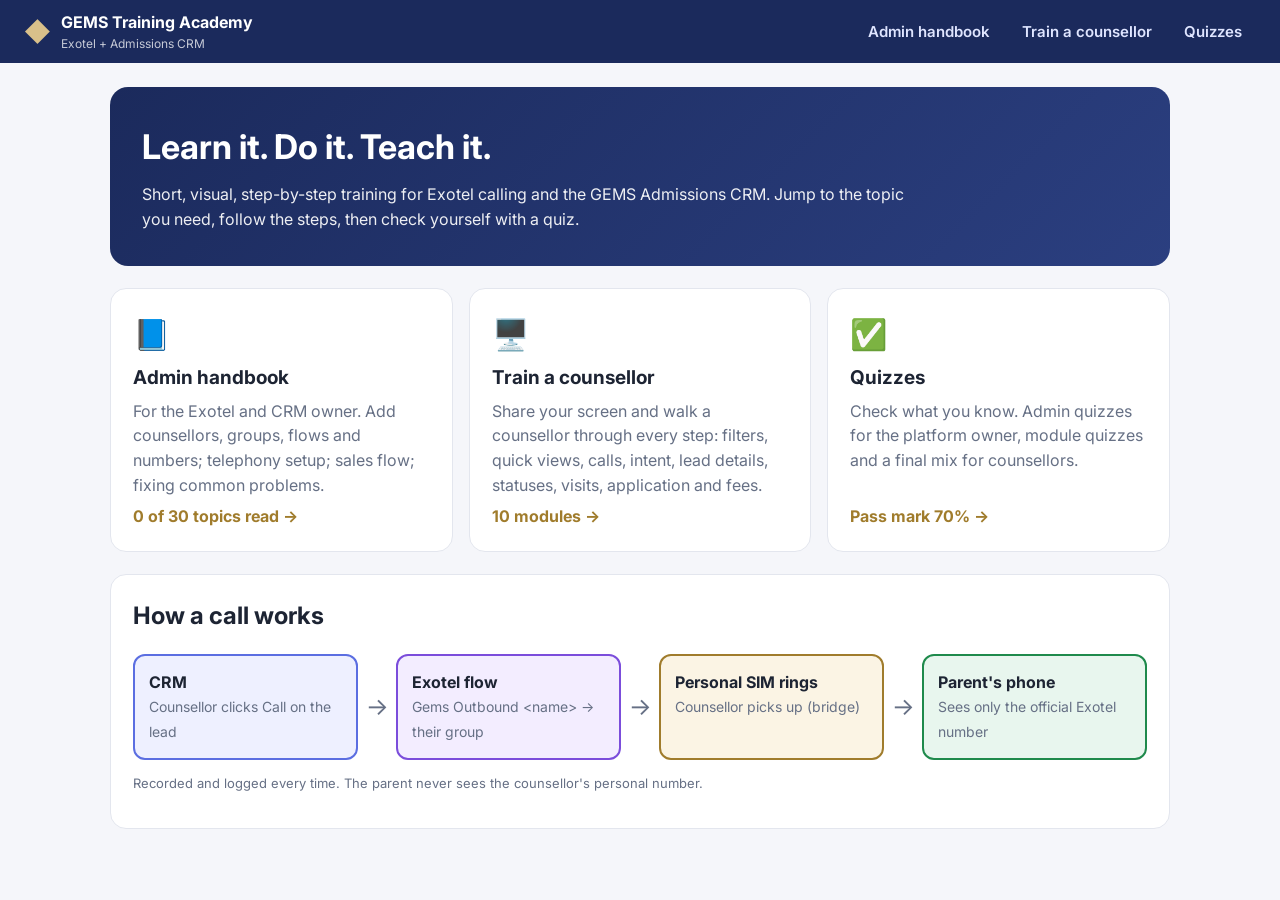
==== index.html @ 5497aa55 "Narrated recordings for every admin handbook topic; call-log clip re-recorded with blur Co-Authored-" ====
<!doctype html>
<html lang="en">
<head>
  <meta charset="utf-8">
  <meta name="viewport" content="width=device-width, initial-scale=1">
  <title>GEMS Training Academy</title>
  <meta name="description" content="Step-by-step training for Exotel and the GEMS Admissions CRM: admin handbook, counsellor training and quizzes.">
  <meta name="robots" content="noindex">
  <link rel="icon" href="data:image/svg+xml,%3Csvg xmlns='http://www.w3.org/2000/svg' viewBox='0 0 64 64'%3E%3Crect width='64' height='64' rx='14' fill='%231b2a5c'/%3E%3Cpath d='M32 12l16 9v22l-16 9-16-9V21z' fill='none' stroke='%23d9c08a' stroke-width='4'/%3E%3C/svg%3E">
  <link rel="preconnect" href="https://fonts.googleapis.com">
  <link rel="preconnect" href="https://fonts.gstatic.com" crossorigin>
  <link href="https://fonts.googleapis.com/css2?family=Inter:wght@400;500;600;700;800&display=swap" rel="stylesheet">
  <link rel="stylesheet" href="assets/css/style.css?v=4">
</head>
<body>
  <div id="app"><p style="padding:40px;font-family:sans-serif">Loading…</p></div>
  <noscript><p style="padding:40px">Please turn on JavaScript.</p></noscript>
  <script src="assets/js/config.js?v=4"></script>
  <script src="assets/js/content.js?v=4"></script>
  <script src="assets/js/content-extra.js?v=4"></script>
  <script src="assets/js/admin.js?v=4"></script>
  <script src="assets/js/videos.js?v=4"></script>
  <script src="assets/js/academy.js?v=4"></script>
</body>
</html>
---- assets/css/style.css ----
:root{--navy:#1b2a5c;--navy2:#2b3f80;--gold:#a07c2c;--gold2:#d9c08a;--bg:#f5f6fa;--card:#fff;--ink:#1d2433;--muted:#667085;--line:#e3e6ee;--ok:#1f8a4c;--okbg:#e8f6ee;--bad:#c0392b;--badbg:#fdecea;--warnbg:#fff6e5;--info:#eef2ff}
*{box-sizing:border-box}
body{margin:0;background:var(--bg);color:var(--ink);font:16px/1.55 Inter,system-ui,sans-serif}
a{color:var(--navy2)}
.top{position:sticky;top:0;z-index:20;display:flex;align-items:center;justify-content:space-between;gap:16px;flex-wrap:wrap;padding:10px 24px;background:var(--navy);color:#fff}
.brand{display:flex;gap:10px;align-items:center;color:#fff;text-decoration:none}
.brand .logo{font-size:26px;color:var(--gold2)}
.brand small{display:block;font-size:12px;opacity:.75}
.tabs{display:flex;gap:4px;flex-wrap:wrap}
.tabs a{color:#dfe5ff;text-decoration:none;padding:8px 14px;border-radius:999px;font-weight:600;font-size:15px}
.tabs a.on,.tabs a:hover{background:#fff;color:var(--navy)}
main{max-width:1100px;margin:0 auto;padding:24px 20px 60px}
main.wide{max-width:1400px}
.hero{background:linear-gradient(135deg,var(--navy),var(--navy2));color:#fff;border-radius:18px;padding:34px 32px;margin-bottom:22px}
.hero h1{margin:0 0 8px;font-size:34px}
.hero.small h1{font-size:26px}
.hero p{margin:0;max-width:780px;opacity:.92}
.hero kbd{background:#fff2;border-radius:4px;padding:0 6px}
.cards3{display:grid;grid-template-columns:repeat(auto-fit,minmax(260px,1fr));gap:16px;margin-bottom:22px}
.big{display:flex;flex-direction:column;gap:6px;background:var(--card);border:1px solid var(--line);border-radius:16px;padding:22px;text-decoration:none;color:var(--ink);transition:.15s}
.big:hover{border-color:var(--gold);transform:translateY(-2px);box-shadow:0 8px 20px #1b2a5c18}
.big .ic{font-size:30px}.big b{font-size:19px}.big span{color:var(--muted)}.big em{font-style:normal;color:var(--gold);font-weight:700;margin-top:auto}
.panel{background:var(--card);border:1px solid var(--line);border-radius:16px;padding:22px}
.panel h2{margin-top:0}
.muted{color:var(--muted)}.small{font-size:13px}
.k{font-weight:700;font-size:13px;text-transform:uppercase;letter-spacing:.04em;color:var(--gold);margin:0 0 8px}
.btn{display:inline-flex;align-items:center;gap:6px;background:var(--navy);color:#fff;border:0;border-radius:10px;padding:10px 18px;font:600 15px Inter,sans-serif;text-decoration:none;cursor:pointer}
.btn:hover{background:var(--navy2)}.btn:disabled{opacity:.45;cursor:default}
.btn.ghost{background:#fff;color:var(--navy);border:1px solid var(--line)}
.btn.ghost:hover{border-color:var(--navy)}
/* flow map */
.flowmap{display:flex;align-items:stretch;gap:8px;flex-wrap:wrap;margin:10px 0}
.flowmap .node{flex:1 1 170px;border-radius:12px;padding:14px;border:2px solid}
.flowmap .node b{display:block}.flowmap .node span{font-size:14px;color:var(--muted)}
.node.crm{border-color:#5b6ee1;background:#eef0ff}.node.exo{border-color:#7b4ddb;background:#f3edff}.node.sim{border-color:var(--gold);background:#fbf4e4}.node.parent{border-color:var(--ok);background:var(--okbg)}
.arr{align-self:center;font-size:24px;color:var(--muted)}
/* handbook */
.hb{display:grid;grid-template-columns:280px 1fr;gap:22px;align-items:start}
.side{position:sticky;top:76px;max-height:calc(100vh - 96px);overflow:auto;background:var(--card);border:1px solid var(--line);border-radius:14px;padding:12px}
.search{width:100%;padding:9px 12px;border:1px solid var(--line);border-radius:9px;font:inherit;margin-bottom:8px}
.navsec p{margin:12px 6px 4px;font-size:12px;font-weight:800;text-transform:uppercase;letter-spacing:.05em;color:var(--gold)}
.navsec a{display:block;padding:6px 10px;border-radius:8px;text-decoration:none;color:var(--ink);font-size:14px}
.navsec a:hover{background:var(--bg)}
.navsec a.cur{background:var(--navy);color:#fff}
.navsec a.read::after{content:" ✓";color:var(--ok);font-weight:700}
.navsec a.cur.read::after{color:var(--gold2)}
.topic{background:var(--card);border:1px solid var(--line);border-radius:16px;padding:28px 30px}
.crumb{margin:0;color:var(--muted);font-size:13px;font-weight:600}
.topic h1,.present h1{margin:4px 0 6px;font-size:28px;color:var(--navy)}
.lead{font-size:18px;color:#3a4256;margin:0 0 16px}
.steps{counter-reset:s;list-style:none;padding:0;margin:16px 0}
.steps li{counter-increment:s;position:relative;padding:10px 12px 10px 52px;margin-bottom:8px;background:var(--bg);border-radius:10px}
.steps li::before{content:counter(s);position:absolute;left:12px;top:9px;width:28px;height:28px;border-radius:50%;background:var(--navy);color:#fff;font-weight:700;display:grid;place-items:center;font-size:14px}
.steps.big li{font-size:18px;padding:12px 14px 12px 56px}
.note{border-radius:10px;padding:12px 14px;margin:10px 0}
.note b{display:block;font-size:13px;text-transform:uppercase;letter-spacing:.04em;margin-bottom:2px}
.note.good{background:var(--okbg);border-left:4px solid var(--ok)}.note.good b{color:var(--ok)}
.note.warn{background:var(--warnbg);border-left:4px solid #e0a100}.note.warn b{color:#a06a00}
figure{margin:12px 0}
.shot img{width:100%;border-radius:12px;border:1px solid var(--line);cursor:zoom-in;display:block}
figcaption{font-size:14px;color:var(--muted);margin-top:6px}
.media video{width:100%;border-radius:12px;background:#000;display:block}
.vctl{display:flex;gap:6px;margin-top:6px;flex-wrap:wrap}.vctl .btn{padding:6px 12px;font-size:13px}
.pager{display:flex;justify-content:space-between;align-items:center;gap:10px;margin-top:22px;flex-wrap:wrap}
.pager.center{justify-content:center}
.tick{font-size:14px;color:var(--muted);display:flex;gap:6px;align-items:center;cursor:pointer}
.chips6{display:grid;grid-template-columns:repeat(auto-fit,minmax(130px,1fr));gap:8px;list-style:none;padding:0;margin:10px 0}
.chips6 li{background:var(--navy);color:#fff;border-radius:10px;padding:10px;font-weight:600;font-size:14px;display:flex;gap:8px;align-items:center}
.chips6 span{background:var(--gold2);color:var(--navy);border-radius:50%;width:24px;height:24px;display:grid;place-items:center;font-size:13px;flex:none}
.journey{margin:10px 0}.journey ol{display:flex;flex-wrap:wrap;gap:6px;list-style:none;padding:0;margin:0}
.journey li{padding:8px 14px;border-radius:999px;font-weight:600;font-size:14px;position:relative}
.journey.enq li{background:#eef0ff;color:#2b3a9a}.journey.appl li{background:#fbf4e4;color:#7a5a12}.journey.fee li{background:var(--okbg);color:var(--ok)}
.journey li:not(:last-child)::after{content:"→";margin-left:10px;color:var(--muted)}
.startapp{font-weight:700;color:var(--navy);margin:6px 0 6px 8px}
.tbl{overflow-x:auto;margin:12px 0}
table{border-collapse:collapse;width:100%;font-size:15px}
th{text-align:left;background:var(--navy);color:#fff;padding:9px 12px}
td{padding:9px 12px;border-bottom:1px solid var(--line);vertical-align:top}
tr:nth-child(even) td{background:#fafbfd}
.faq details{border:1px solid var(--line);border-radius:10px;padding:10px 14px;margin-bottom:8px;background:#fff}
.faq summary{font-weight:700;cursor:pointer}
.faq p{margin:8px 0 0}
.tmpl{position:relative;margin:12px 0}
.tmpl pre{background:#0f1730;color:#e6e9f5;border-radius:12px;padding:16px;white-space:pre-wrap;font-size:14px}
.tmpl .copy{position:absolute;top:10px;right:10px;padding:6px 12px;font-size:13px}
.walkins .grid{display:grid;grid-template-columns:repeat(auto-fill,minmax(170px,1fr));gap:8px}
.campus{display:flex;flex-direction:column;padding:10px 12px;border-radius:10px;color:#fff;text-decoration:none;font-weight:600}
.campus small{opacity:.8;font-weight:500}.campus.gms{background:#751e2e}.campus.gse{background:#1b2a5c}.campus.gma{background:#a07c2c}
.reasons{display:grid;grid-template-columns:1fr 1fr;gap:12px}.reasons ul{margin:0;padding-left:18px}.k.junk{color:var(--bad)}.k.lost{color:#7a5a12}
/* modules */
.sec{color:var(--navy);margin:26px 0 10px}
.mods{display:grid;grid-template-columns:repeat(auto-fill,minmax(320px,1fr));gap:12px}
.mod{display:flex;gap:14px;background:var(--card);border:1px solid var(--line);border-radius:14px;padding:16px;text-decoration:none;color:var(--ink)}
.mod:hover{border-color:var(--gold)}
.mod .num{flex:none;width:40px;height:40px;border-radius:12px;background:var(--navy);color:var(--gold2);display:grid;place-items:center;font-weight:800;font-size:18px}
.mod .body{display:flex;flex-direction:column;gap:3px}.mod .body span{color:var(--muted);font-size:14px}.mod small{color:var(--muted)}
.ok{color:var(--ok);font-weight:700}.no{color:var(--bad);font-weight:700}
/* presenter */
.present{background:var(--card);border:1px solid var(--line);border-radius:16px;padding:20px 28px 28px}
.pbar{display:flex;align-items:center;gap:14px;flex-wrap:wrap;border-bottom:1px solid var(--line);padding-bottom:12px;margin-bottom:14px}
.ptitle{font-weight:700;color:var(--navy);flex:1}
.dots{display:flex;gap:4px}
.dot{width:28px;height:28px;border-radius:50%;display:grid;place-items:center;font-size:12px;font-weight:700;background:var(--bg);color:var(--muted);text-decoration:none}
.dot.done{background:var(--okbg);color:var(--ok)}.dot.cur{background:var(--navy);color:#fff}
.present h1{font-size:32px}.present .lead{font-size:20px}
.pgrid{display:grid;grid-template-columns:1.25fr 1fr;gap:26px;align-items:start}
.pgrid.nomedia{grid-template-columns:1fr}.pgrid.nomedia>div:first-child:empty{display:none}
.ask{margin-top:18px;background:var(--info);border-radius:14px;padding:18px 20px}
/* question */
.q{font-size:19px;font-weight:700;margin:0 0 12px}
.opts{display:grid;gap:8px}
.opt{display:flex;gap:10px;align-items:center;background:#fff;border:2px solid var(--line);border-radius:10px;padding:10px 14px;cursor:pointer;font-size:16px}
.opt:hover{border-color:var(--navy2)}
.opt.right{border-color:var(--ok);background:var(--okbg)}.opt.wrong{border-color:var(--bad);background:var(--badbg)}
.order{list-style:none;padding:0;margin:0;display:grid;gap:6px;counter-reset:o}
.order li{counter-increment:o;display:flex;gap:8px;align-items:center;background:#fff;border:2px solid var(--line);border-radius:10px;padding:8px 10px}
.order li::before{content:counter(o);font-weight:800;color:var(--gold);width:20px}
.order li span{flex:1}
.mv{border:1px solid var(--line);background:#fff;border-radius:6px;cursor:pointer;padding:2px 8px}
.num{display:flex;gap:8px;align-items:center}.num input{font:inherit;padding:10px;border:2px solid var(--line);border-radius:10px;width:220px}
.hot{position:relative;display:inline-block;max-width:100%;cursor:crosshair}.hot img{max-width:100%;display:block;border-radius:10px}
.hot .mark{position:absolute;width:22px;height:22px;margin:-11px 0 0 -11px;border-radius:50%;background:#e63946;border:3px solid #fff;box-shadow:0 0 0 2px #e63946}
.hot .zone{position:absolute;border:3px solid var(--ok);border-radius:8px;background:#1f8a4c22}
.qact{display:flex;gap:8px;margin-top:12px;flex-wrap:wrap}
.fb{margin-top:12px;border-radius:10px;padding:12px 14px}
.fb.ok{background:var(--okbg)}.fb.bad{background:var(--badbg)}.fb.info{background:#fff;border:1px solid var(--line)}
.quiz{max-width:820px;margin:0 auto}.quiz .card{background:var(--card);border:1px solid var(--line);border-radius:16px;padding:24px}
.bar{height:8px;background:var(--line);border-radius:99px;margin:8px 0 14px;overflow:hidden}.bar span{display:block;height:100%;background:var(--gold)}
.result{text-align:center;background:var(--card);border:1px solid var(--line);border-radius:16px;padding:40px}
.result .big{font-size:64px;font-weight:800;border:0;padding:0;display:block}
.result.pass .big{color:var(--ok)}.result.fail .big{color:var(--bad)}
.zoom{position:fixed;inset:0;background:#000d;z-index:50;display:grid;place-items:center;padding:20px;cursor:zoom-out}.zoom img{max-width:100%;max-height:100%;border-radius:8px}
:fullscreen .top{display:none}
:fullscreen main{max-width:none;padding:12px}
@media (max-width:860px){.hb{grid-template-columns:1fr}.side{position:static;max-height:none}.pgrid{grid-template-columns:1fr}.hero h1{font-size:26px}.topic{padding:20px}.present{padding:16px}.reasons{grid-template-columns:1fr}.top{padding:10px 14px}main{padding:16px}}
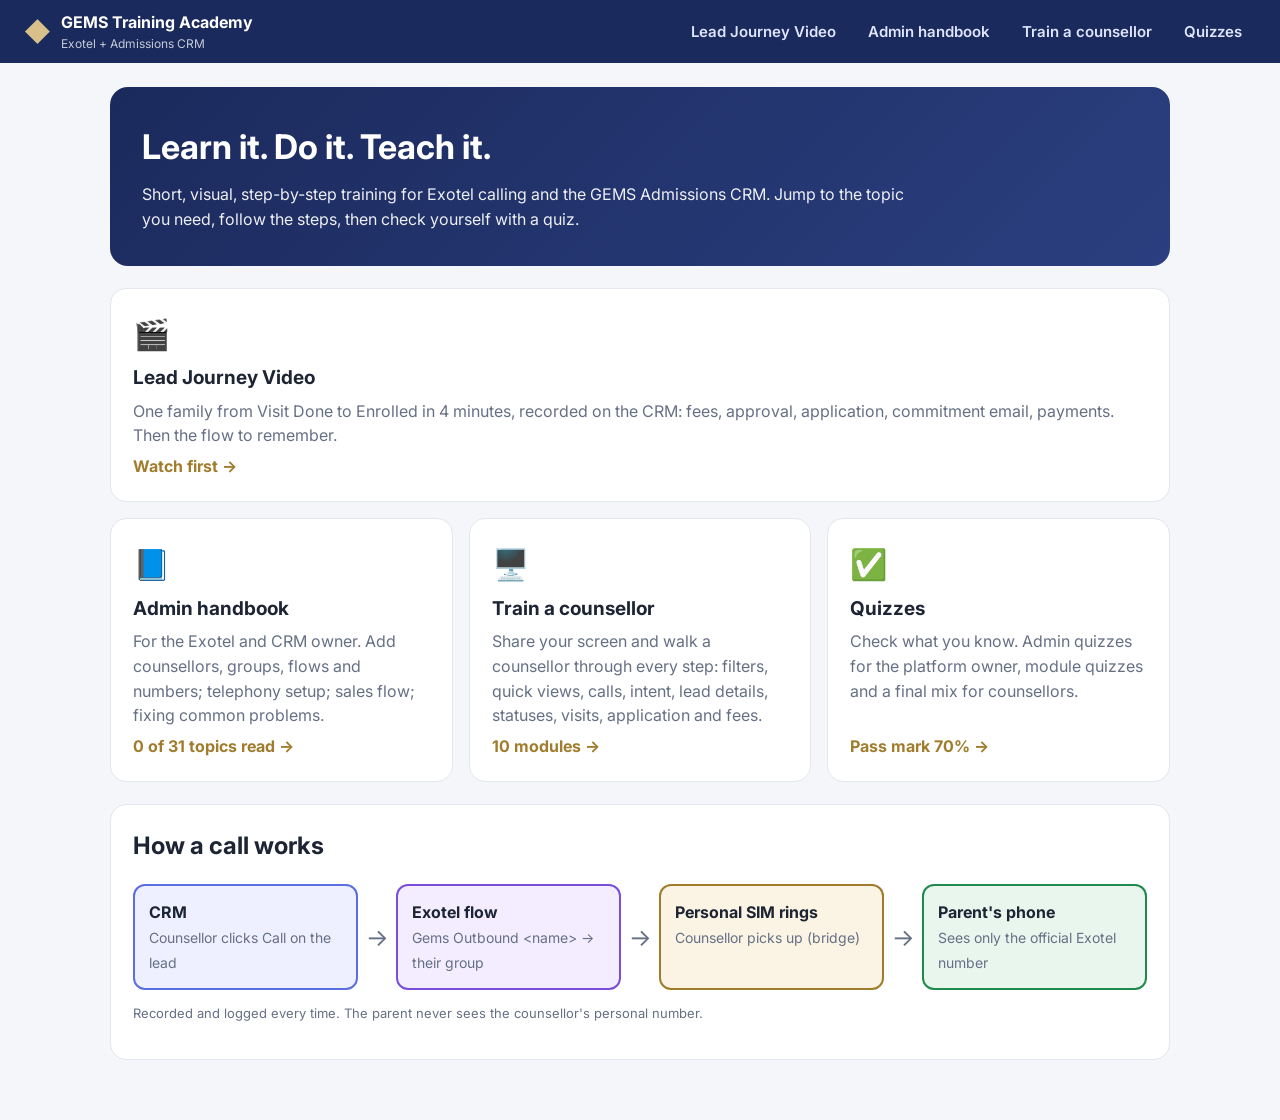
==== commit ddb7b7dd: "Lead Journey Video tab, discount approval lessons and fixes from the 12 Nov CRM meeting - New tab: 4" ====
--- a/index.html
+++ b/index.html
@@ -10,16 +10,17 @@
   <link rel="preconnect" href="https://fonts.googleapis.com">
   <link rel="preconnect" href="https://fonts.gstatic.com" crossorigin>
   <link href="https://fonts.googleapis.com/css2?family=Inter:wght@400;500;600;700;800&display=swap" rel="stylesheet">
-  <link rel="stylesheet" href="assets/css/style.css?v=4">
+  <link rel="stylesheet" href="assets/css/style.css?v=5">
 </head>
 <body>
   <div id="app"><p style="padding:40px;font-family:sans-serif">Loading…</p></div>
   <noscript><p style="padding:40px">Please turn on JavaScript.</p></noscript>
-  <script src="assets/js/config.js?v=4"></script>
-  <script src="assets/js/content.js?v=4"></script>
-  <script src="assets/js/content-extra.js?v=4"></script>
-  <script src="assets/js/admin.js?v=4"></script>
-  <script src="assets/js/videos.js?v=4"></script>
-  <script src="assets/js/academy.js?v=4"></script>
+  <script src="assets/js/config.js?v=5"></script>
+  <script src="assets/js/content.js?v=5"></script>
+  <script src="assets/js/content-extra.js?v=5"></script>
+  <script src="assets/js/admin.js?v=5"></script>
+  <script src="assets/js/content-journey.js?v=5"></script>
+  <script src="assets/js/videos.js?v=5"></script>
+  <script src="assets/js/academy.js?v=5"></script>
 </body>
 </html>
--- a/assets/css/style.css
+++ b/assets/css/style.css
@@ -133,3 +133,21 @@
 :fullscreen .top{display:none}
 :fullscreen main{max-width:none;padding:12px}
 @media (max-width:860px){.hb{grid-template-columns:1fr}.side{position:static;max-height:none}.pgrid{grid-template-columns:1fr}.hero h1{font-size:26px}.topic{padding:20px}.present{padding:16px}.reasons{grid-template-columns:1fr}.top{padding:10px 14px}main{padding:16px}}
+/* lead journey */
+.jcard{margin-bottom:16px;flex-direction:column}
+.jvideo{margin:0 0 22px}.jvideo video{width:100%;border-radius:14px;background:#000;display:block}
+.jmn{font-size:26px;color:var(--navy);margin:0 0 18px}
+.jflow{list-style:none;margin:0 0 20px;padding:0;display:grid;grid-template-columns:repeat(7,1fr);gap:10px;counter-reset:j}
+.jflow li{position:relative;border-radius:14px;padding:14px 12px 16px;border:2px solid var(--line);background:#fff;display:flex;flex-direction:column;gap:6px}
+.jflow li:not(:last-child)::after{content:"→";position:absolute;right:-12px;top:22px;color:var(--gold);font-weight:800;z-index:1}
+.jflow .jl{width:30px;height:30px;border-radius:50%;background:var(--navy);color:#fff;display:grid;place-items:center;font-weight:800}
+.jflow b{font-size:17px}.jflow li>span:last-child{font-size:13.5px;color:var(--muted)}
+.jflow .enq{border-color:#5b6ee1;background:#eef0ff}.jflow .fee{border-color:var(--gold);background:#fbf4e4}.jflow .apr{border-color:#c0392b;background:#fdecea}
+.jflow .app{border-color:#7b4ddb;background:#f3edff}.jflow .pay{border-color:#1b2a5c;background:#e9ecf5}.jflow .end{border-color:var(--ok);background:var(--okbg)}
+.jside{display:grid;grid-template-columns:1.3fr 1.3fr 1fr;gap:14px}
+.jbox{border-radius:14px;padding:16px;border:1px solid var(--line);background:#fff}
+.jbox.apr{background:#fdf3f2}.jbox.pay{background:#f1f3f9}.jbox.never{background:#fff6e5;border-color:#f0d9a8}.jbox ul{margin:0;padding-left:18px}
+.jchain{display:flex;flex-wrap:wrap;align-items:center;gap:6px;margin-bottom:8px}.jchain span{background:#fff;border:1px solid var(--line);border-radius:999px;padding:5px 12px;font-size:14px;font-weight:600}
+.jchain span.ok{background:var(--okbg);border-color:var(--ok);color:var(--ok)}.jchain i{font-style:normal;color:var(--gold);font-weight:800}
+.center{text-align:center}
+@media (max-width:900px){.jflow{grid-template-columns:1fr 1fr}.jflow li::after{display:none}.jside{grid-template-columns:1fr}}
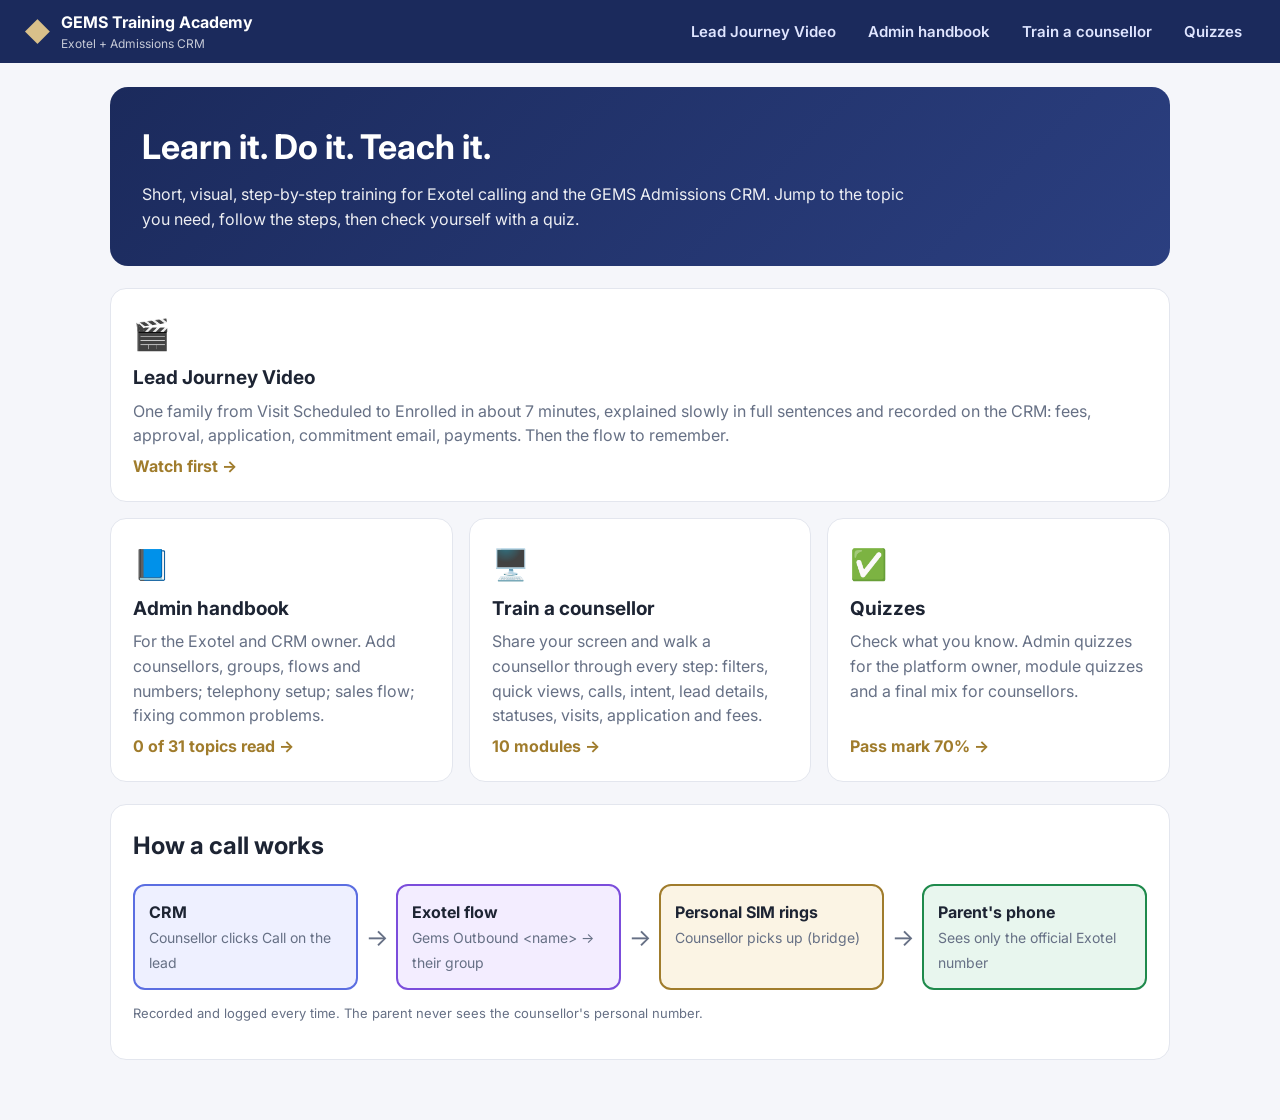
==== commit e5632463: "Lead Journey Video: slower, fully explained film from Visit Scheduled to Enrolled, 8-step flow Co-Au" ====
--- a/index.html
+++ b/index.html
@@ -6,21 +6,22 @@
   <title>GEMS Training Academy</title>
   <meta name="description" content="Step-by-step training for Exotel and the GEMS Admissions CRM: admin handbook, counsellor training and quizzes.">
   <meta name="robots" content="noindex">
-  <link rel="icon" href="data:image/svg+xml,%3Csvg xmlns='http://www.w3.org/2000/svg' viewBox='0 0 64 64'%3E%3Crect width='64' height='64' rx='14' fill='%231b2a5c'/%3E%3Cpath d='M32 12l16 9v22l-16 9-16-9V21z' fill='none' stroke='%23d9c08a' stroke-width='4'/%3E%3C/svg%3E">
+  <link rel="icon" type="image/png" href="assets/img/favicon-64.png">
+<link rel="apple-touch-icon" href="assets/img/apple-touch-icon.png">
   <link rel="preconnect" href="https://fonts.googleapis.com">
   <link rel="preconnect" href="https://fonts.gstatic.com" crossorigin>
   <link href="https://fonts.googleapis.com/css2?family=Inter:wght@400;500;600;700;800&display=swap" rel="stylesheet">
-  <link rel="stylesheet" href="assets/css/style.css?v=5">
+  <link rel="stylesheet" href="assets/css/style.css?v=6">
 </head>
 <body>
   <div id="app"><p style="padding:40px;font-family:sans-serif">Loading…</p></div>
   <noscript><p style="padding:40px">Please turn on JavaScript.</p></noscript>
-  <script src="assets/js/config.js?v=5"></script>
-  <script src="assets/js/content.js?v=5"></script>
-  <script src="assets/js/content-extra.js?v=5"></script>
-  <script src="assets/js/admin.js?v=5"></script>
-  <script src="assets/js/content-journey.js?v=5"></script>
-  <script src="assets/js/videos.js?v=5"></script>
-  <script src="assets/js/academy.js?v=5"></script>
+  <script src="assets/js/config.js?v=6"></script>
+  <script src="assets/js/content.js?v=6"></script>
+  <script src="assets/js/content-extra.js?v=6"></script>
+  <script src="assets/js/admin.js?v=6"></script>
+  <script src="assets/js/content-journey.js?v=6"></script>
+  <script src="assets/js/videos.js?v=6"></script>
+  <script src="assets/js/academy.js?v=6"></script>
 </body>
 </html>
--- a/assets/css/style.css
+++ b/assets/css/style.css
@@ -137,9 +137,9 @@
 .jcard{margin-bottom:16px;flex-direction:column}
 .jvideo{margin:0 0 22px}.jvideo video{width:100%;border-radius:14px;background:#000;display:block}
 .jmn{font-size:26px;color:var(--navy);margin:0 0 18px}
-.jflow{list-style:none;margin:0 0 20px;padding:0;display:grid;grid-template-columns:repeat(7,1fr);gap:10px;counter-reset:j}
+.jflow{list-style:none;margin:0 0 20px;padding:0;display:grid;grid-template-columns:repeat(4,1fr);gap:14px 18px;counter-reset:j}
 .jflow li{position:relative;border-radius:14px;padding:14px 12px 16px;border:2px solid var(--line);background:#fff;display:flex;flex-direction:column;gap:6px}
-.jflow li:not(:last-child)::after{content:"→";position:absolute;right:-12px;top:22px;color:var(--gold);font-weight:800;z-index:1}
+.jflow li:not(:nth-child(4n)):not(:last-child)::after{content:"→";position:absolute;right:-12px;top:22px;color:var(--gold);font-weight:800;z-index:1}
 .jflow .jl{width:30px;height:30px;border-radius:50%;background:var(--navy);color:#fff;display:grid;place-items:center;font-weight:800}
 .jflow b{font-size:17px}.jflow li>span:last-child{font-size:13.5px;color:var(--muted)}
 .jflow .enq{border-color:#5b6ee1;background:#eef0ff}.jflow .fee{border-color:var(--gold);background:#fbf4e4}.jflow .apr{border-color:#c0392b;background:#fdecea}
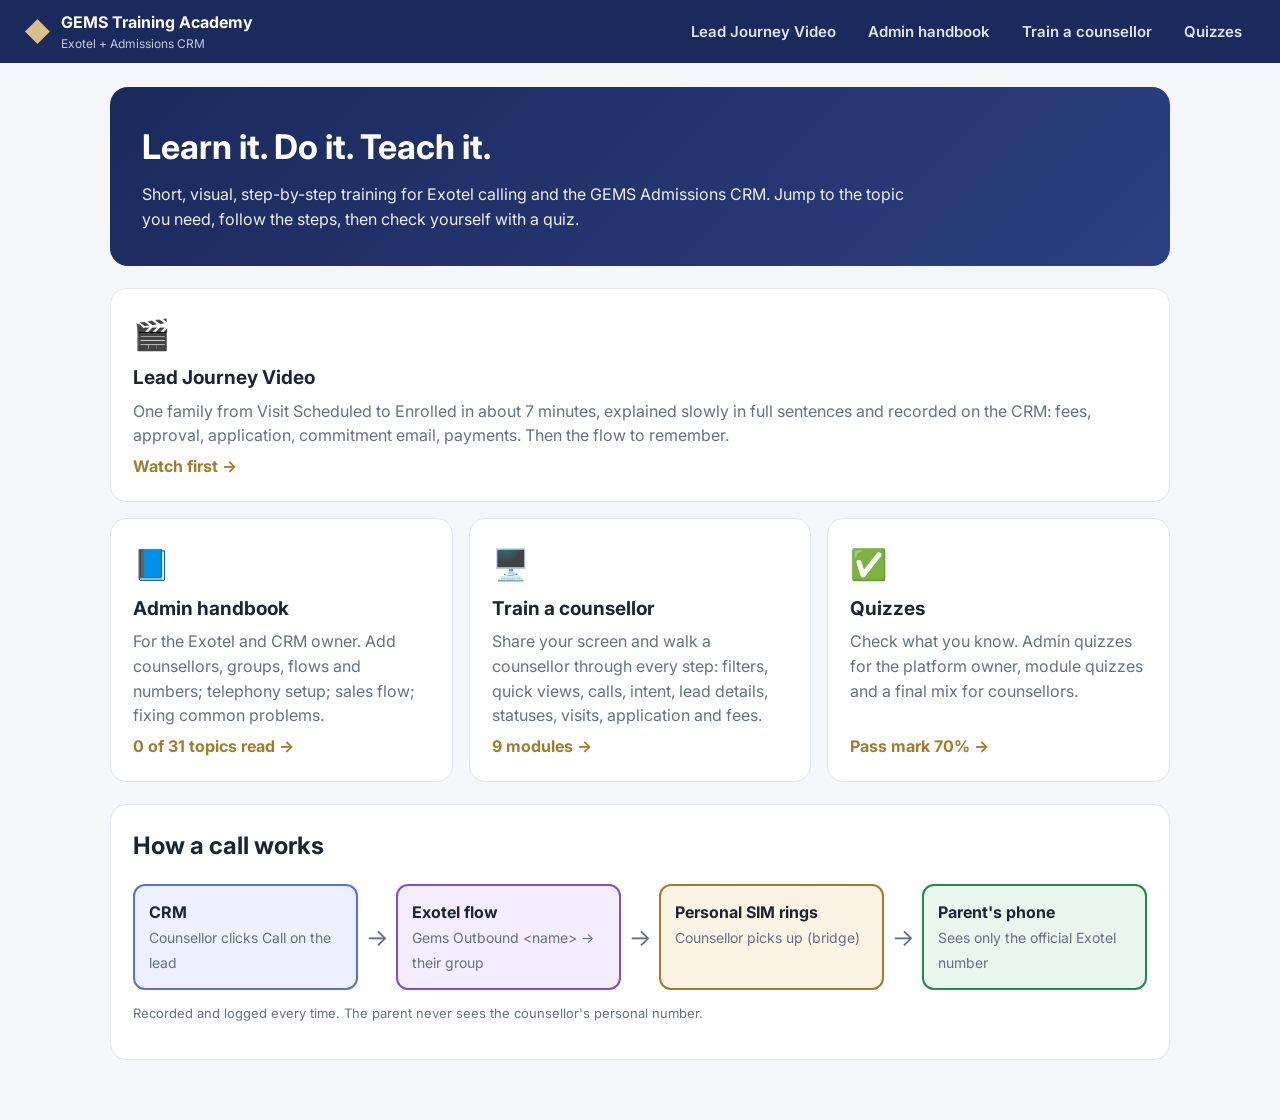
==== commit 7bcce249: "Remove training module 10 (Application to enrolment); module 9 covers it Co-Authored-By: Claude Opus" ====
--- a/index.html
+++ b/index.html
@@ -11,17 +11,17 @@
   <link rel="preconnect" href="https://fonts.googleapis.com">
   <link rel="preconnect" href="https://fonts.gstatic.com" crossorigin>
   <link href="https://fonts.googleapis.com/css2?family=Inter:wght@400;500;600;700;800&display=swap" rel="stylesheet">
-  <link rel="stylesheet" href="assets/css/style.css?v=6">
+  <link rel="stylesheet" href="assets/css/style.css?v=8">
 </head>
 <body>
   <div id="app"><p style="padding:40px;font-family:sans-serif">Loading…</p></div>
   <noscript><p style="padding:40px">Please turn on JavaScript.</p></noscript>
-  <script src="assets/js/config.js?v=6"></script>
-  <script src="assets/js/content.js?v=6"></script>
-  <script src="assets/js/content-extra.js?v=6"></script>
-  <script src="assets/js/admin.js?v=6"></script>
-  <script src="assets/js/content-journey.js?v=6"></script>
-  <script src="assets/js/videos.js?v=6"></script>
-  <script src="assets/js/academy.js?v=6"></script>
+  <script src="assets/js/config.js?v=8"></script>
+  <script src="assets/js/content.js?v=8"></script>
+  <script src="assets/js/content-extra.js?v=8"></script>
+  <script src="assets/js/admin.js?v=8"></script>
+  <script src="assets/js/content-journey.js?v=8"></script>
+  <script src="assets/js/videos.js?v=8"></script>
+  <script src="assets/js/academy.js?v=8"></script>
 </body>
 </html>
